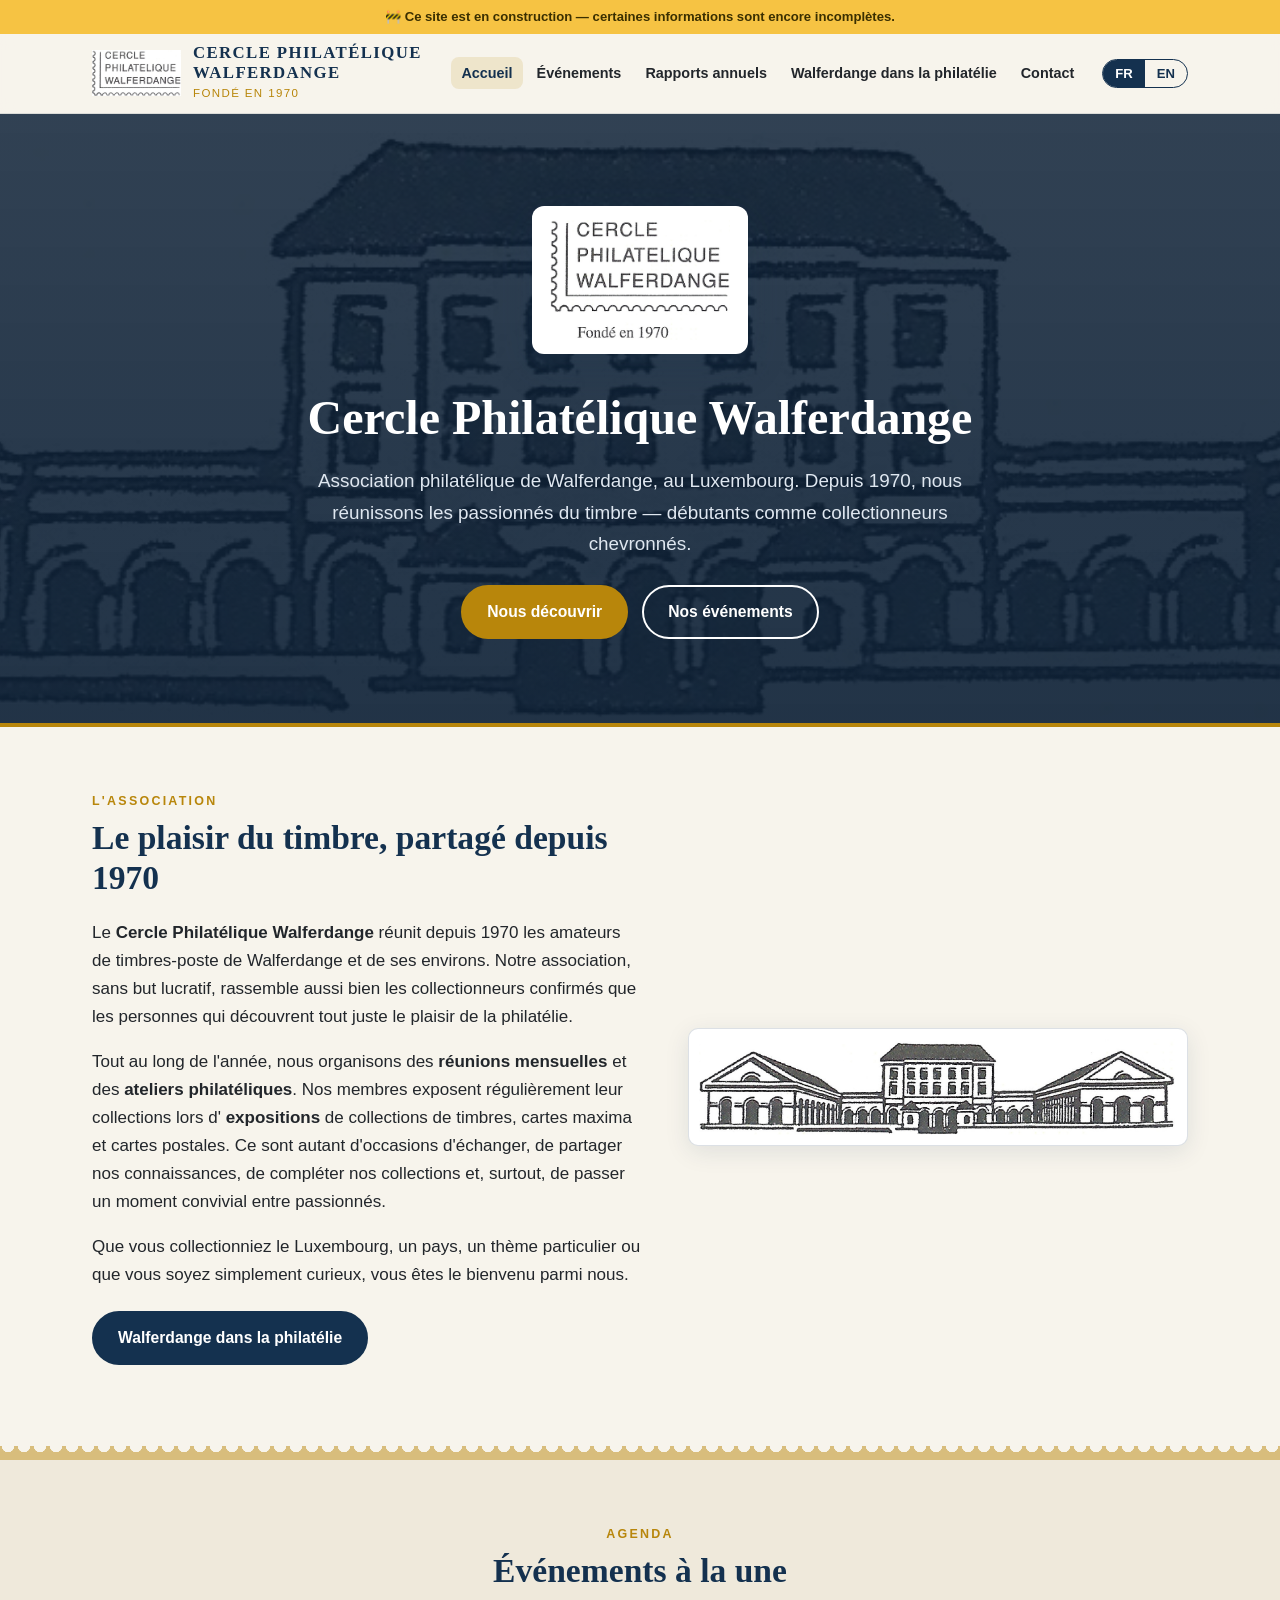
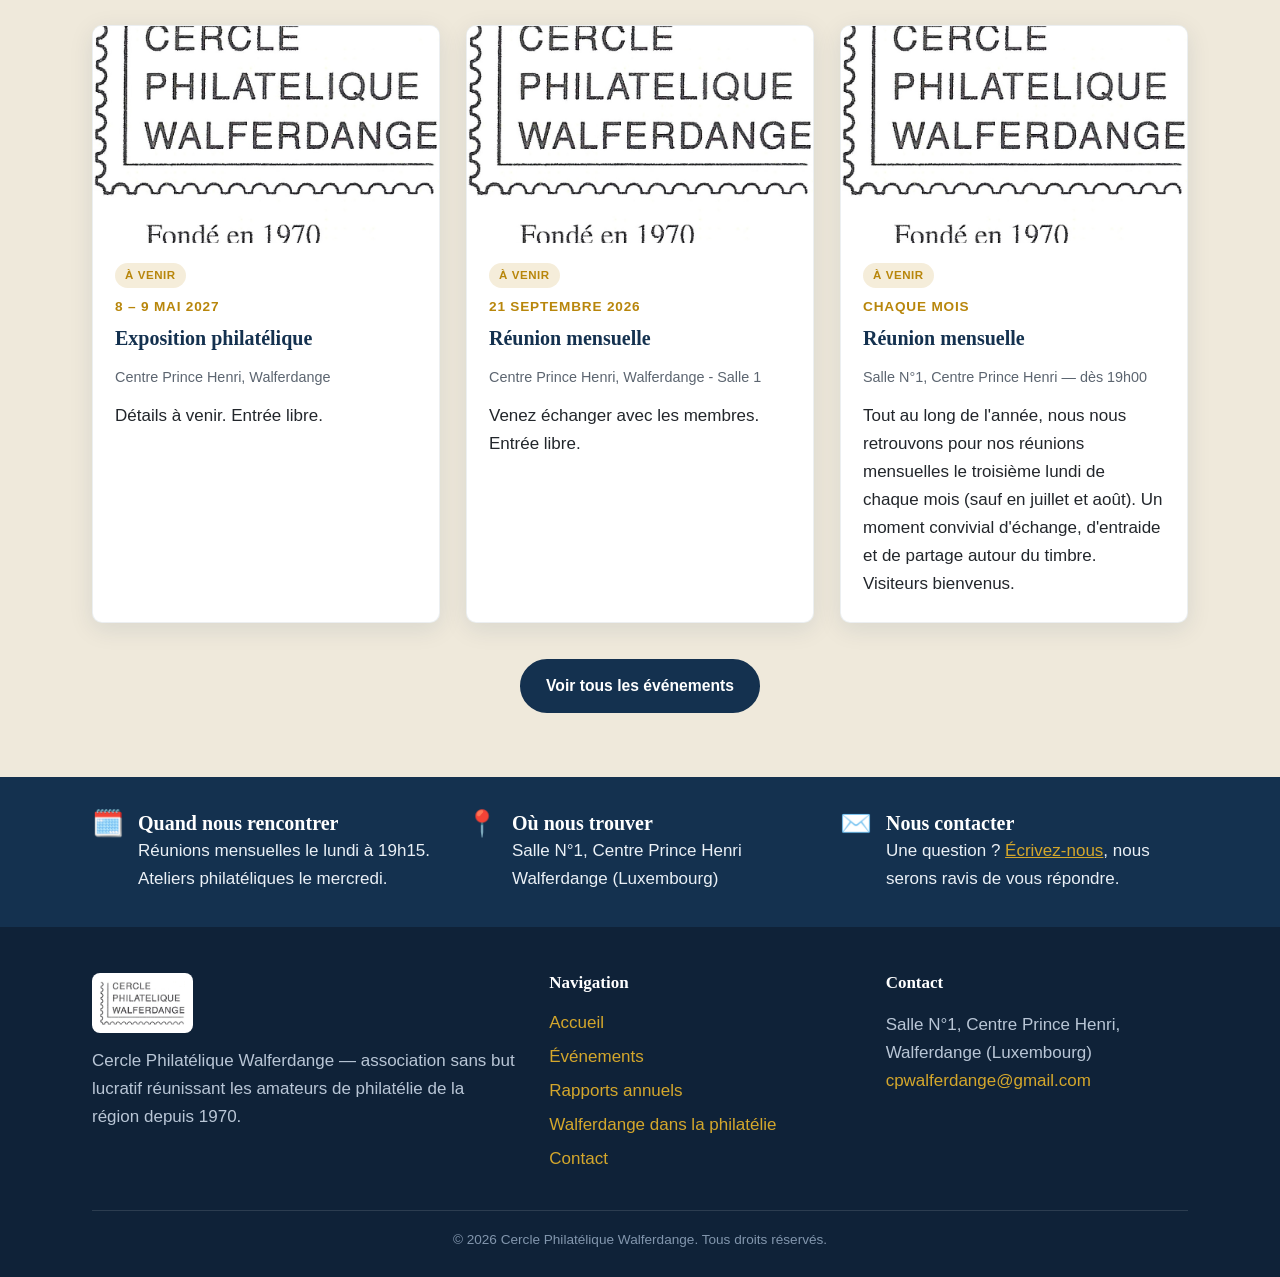
==== index.html @ a019e15e "files added" ====
<!DOCTYPE html>
<html lang="fr">
<head>
  <meta charset="utf-8">
  <meta name="viewport" content="width=device-width, initial-scale=1">
  <title>Cercle Philatélique Walferdange</title>
  <meta name="description" content="Cercle Philatélique Walferdange — association philatélique du Luxembourg fondée en 1970. Réunions, ateliers et expositions de timbres.">
  <link rel="icon" href="assets/img/logo.jpg">
  <link rel="stylesheet" href="assets/css/style.css">
</head>
<body data-page="home">
  <div id="site-header"></div>

  <!-- ============ HÉRO ============ -->
  <section class="hero">
    <div class="container">
      <div class="hero-logo"><img src="assets/img/logo-fonde-1970.jpg" alt="Cercle Philatélique Walferdange — Fondé en 1970"></div>
      <h1>Cercle Philatélique Walferdange</h1>
      <p class="lead" data-i18n="hero_lead"></p>
      <div class="hero-cta">
        <a class="btn btn--or" href="#presentation" data-i18n="hero_cta1"></a>
        <a class="btn btn--ghost" style="color:#fff;border-color:#fff" href="evenements.html" data-i18n="hero_cta2"></a>
      </div>
    </div>
  </section>

  <!-- ============ PRÉSENTATION DE L'ASSOCIATION ============ -->
  <section class="section" id="presentation">
    <div class="container">
      <div class="split">
        <div>
          <p class="eyebrow" data-i18n="about_eyebrow"></p>
          <h2 data-i18n="about_title"></h2>

          <!-- Texte FRANÇAIS -->
          <div data-lang="fr">
            <p>Le <strong>Cercle Philatélique Walferdange</strong> réunit depuis 1970 les amateurs de timbres-poste de Walferdange et de ses environs. Notre association, sans but lucratif, rassemble aussi bien les collectionneurs confirmés que les personnes qui découvrent tout juste le plaisir de la philatélie.</p>
            <p>Tout au long de l'année, nous organisons des <strong>réunions mensuelles</strong> et des <strong>ateliers philatéliques</strong>. Nos membres exposent régulièrement leur collections lors d' <strong>expositions</strong> de collections de timbres, cartes maxima et cartes postales. Ce sont autant d'occasions d'échanger, de partager nos connaissances, de compléter nos collections et, surtout, de passer un moment convivial entre passionnés.</p>
            <p>Que vous collectionniez le Luxembourg, un pays, un thème particulier ou que vous soyez simplement curieux, vous êtes le bienvenu parmi nous.</p>
          </div>
          <!-- Texte ANGLAIS -->
          <div data-lang="en">
            <p>Since 1970, the <strong>Cercle Philatélique Walferdange</strong> has brought together stamp lovers from Walferdange and the surrounding area. Our non-profit society welcomes seasoned collectors as well as those just discovering the pleasure of philately.</p>
            <p>Throughout the year we organise <strong>monthly meetings</strong>, <strong>philatelic workshops</strong> and <strong>exhibitions</strong> — all opportunities to exchange, share knowledge, complete our collections and, above all, enjoy good company among enthusiasts.</p>
            <p>Whether you collect Luxembourg, a specific country or theme, or you are simply curious, you are most welcome to join us.</p>
          </div>

          <p style="margin-top:22px">
            <a class="btn" href="histoire.html" data-i18n="nav_history"></a>
          </p>
        </div>
        <div>
          <img class="framed" src="assets/img/walferdange-batiment.jpg" alt="Walferdange">
        </div>
      </div>
    </div>
  </section>

  <div class="perf"></div>

  <!-- ============ ÉVÉNEMENTS À LA UNE ============ -->
  <section class="section section--alt">
    <div class="container">
      <div class="center" style="margin-bottom:34px">
        <p class="eyebrow" data-i18n="events_eyebrow"></p>
        <h2 data-i18n="events_title"></h2>
      </div>
      <div class="grid grid-3" id="home-events"><!-- rempli automatiquement --></div>
      <div class="center" style="margin-top:36px">
        <a class="btn" href="evenements.html" data-i18n="events_all"></a>
      </div>
    </div>
  </section>

  <!-- ============ INFORMATIONS PRATIQUES ============ -->
  <section class="infobar">
    <div class="container">
      <div class="grid grid-3">
        <div class="ib"><div class="ico">🗓️</div><div>
          <h3 data-i18n="practical_when"></h3>
          <div data-lang="fr">Réunions mensuelles le lundi à 19h15.<br>Ateliers philatéliques le mercredi.</div>
          <div data-lang="en">Monthly meetings on Mondays at 7:15 pm.<br>Philatelic workshops on Wednesdays.</div>
        </div></div>
        <div class="ib"><div class="ico">📍</div><div>
          <h3 data-i18n="practical_where"></h3>
          <div data-lang="fr">Salle N°1, Centre Prince Henri<br>Walferdange (Luxembourg)</div>
          <div data-lang="en">Room N°1, Centre Prince Henri<br>Walferdange (Luxembourg)</div>
        </div></div>
        <div class="ib"><div class="ico">✉️</div><div>
          <h3 data-i18n="practical_contact"></h3>
          <div data-lang="fr">Une question ? <a href="contact.html">Écrivez-nous</a>, nous serons ravis de vous répondre.</div>
          <div data-lang="en">A question? <a href="contact.html">Write to us</a>, we'll be glad to reply.</div>
        </div></div>
      </div>
    </div>
  </section>

  <div id="site-footer"></div>

  <script src="content/i18n.js"></script>
  <script src="content/events.js"></script>
  <script src="content/reports.js"></script>
  <script src="assets/js/site.js"></script>
</body>
</html>
---- assets/css/style.css ----
/* =====================================================================
   Cercle Philatélique Walferdange — Feuille de style principale
   (Vous n'avez normalement PAS besoin de modifier ce fichier.)
   ===================================================================== */

:root {
  --bleu:        #14314f;   /* bleu profond, couleur principale */
  --bleu-clair:  #1d4b78;
  --or:          #b8860b;   /* or / laiton, couleur d'accent */
  --or-clair:    #d4a72c;
  --bordeaux:    #7a2230;
  --papier:      #f7f4ec;   /* fond couleur papier ancien */
  --papier-2:    #efe9db;
  --encre:       #22262b;   /* texte */
  --gris:        #5c6570;
  --blanc:       #ffffff;
  --ombre:       0 6px 24px rgba(20, 49, 79, .10);
  --ombre-forte: 0 12px 40px rgba(20, 49, 79, .18);
  --rayon:       10px;
  --largeur:     1140px;
  --serif:       "Iowan Old Style", "Palatino Linotype", "Book Antiqua", Palatino, Georgia, serif;
  --sans:        "Segoe UI", Roboto, "Helvetica Neue", Arial, sans-serif;
}

/* ---------- Base ---------- */
* { box-sizing: border-box; }
html { scroll-behavior: smooth; }
body {
  margin: 0;
  font-family: var(--sans);
  color: var(--encre);
  background: var(--papier);
  line-height: 1.65;
  font-size: 17px;
}
img { max-width: 100%; display: block; }
a { color: var(--bleu-clair); }
h1, h2, h3, h4 { font-family: var(--serif); color: var(--bleu); line-height: 1.2; font-weight: 600; }
h1 { font-size: clamp(2rem, 4vw, 3rem); margin: 0 0 .4em; }
h2 { font-size: clamp(1.5rem, 3vw, 2.1rem); margin: 0 0 .6em; }
h3 { font-size: 1.25rem; margin: 0 0 .4em; }
.container { width: 100%; max-width: var(--largeur); margin: 0 auto; padding: 0 22px; }
.section { padding: 64px 0; }
.section--alt { background: var(--papier-2); }
.section--dark { background: var(--bleu); color: #e9eef4; }
.section--dark h2, .section--dark h3 { color: var(--blanc); }
.lead { font-size: 1.18rem; color: var(--gris); }
.center { text-align: center; }
.eyebrow {
  text-transform: uppercase; letter-spacing: .18em; font-size: .78rem;
  font-weight: 700; color: var(--or); margin: 0 0 .5em;
}

/* stamp perforation divider */
.perf {
  height: 14px;
  background:
    radial-gradient(circle at 8px 0, transparent 6px, var(--or) 6.5px) 0 0 / 16px 14px repeat-x;
  opacity: .5;
}

/* ---------- Boutons ---------- */
.btn {
  display: inline-block; cursor: pointer;
  padding: 12px 24px; border-radius: 999px;
  font-weight: 600; font-size: .98rem; text-decoration: none;
  border: 2px solid var(--bleu); background: var(--bleu); color: #fff;
  transition: transform .15s ease, box-shadow .15s ease, background .15s;
}
.btn:hover { transform: translateY(-2px); box-shadow: var(--ombre); background: var(--bleu-clair); }
.btn--ghost { background: transparent; color: var(--bleu); }
.btn--ghost:hover { background: var(--bleu); color: #fff; }
.btn--or { background: var(--or); border-color: var(--or); }
.btn--or:hover { background: var(--or-clair); border-color: var(--or-clair); }

/* ---------- En-tête / navigation ---------- */
.site-header {
  position: sticky; top: 0; z-index: 50;
  background: rgba(247,244,236,.92);
  backdrop-filter: blur(8px);
  border-bottom: 1px solid rgba(20,49,79,.12);
}
.nav {
  display: flex; align-items: center; gap: 18px;
  padding: 10px 0; max-width: var(--largeur); margin: 0 auto; padding-left: 22px; padding-right: 22px;
}
.brand { display: flex; align-items: center; gap: 12px; text-decoration: none; margin-right: auto; }
.brand img { height: 46px; width: auto; }
.brand b { font-family: var(--serif); color: var(--bleu); font-size: 1.05rem; line-height: 1.1; }
.brand span { display: block; font-size: .72rem; color: var(--or); letter-spacing: .12em; text-transform: uppercase; }
.nav-links { display: flex; gap: 4px; align-items: center; list-style: none; margin: 0; padding: 0; }
.nav-links a {
  text-decoration: none; color: var(--encre); font-weight: 600; font-size: .9rem;
  padding: 8px 10px; border-radius: 8px; white-space: nowrap;
}
.nav-links a:hover { background: rgba(20,49,79,.08); }
.nav-links a.active { color: var(--bleu); background: rgba(184,134,11,.14); }

.lang {
  display: inline-flex; border: 1.5px solid var(--bleu); border-radius: 999px; overflow: hidden;
}
.lang button {
  border: 0; background: transparent; cursor: pointer; padding: 6px 12px;
  font-weight: 700; font-size: .82rem; color: var(--bleu);
}
.lang button.active { background: var(--bleu); color: #fff; }

.burger { display: none; border: 0; background: transparent; cursor: pointer; padding: 8px; }
.burger span { display: block; width: 26px; height: 3px; background: var(--bleu); margin: 5px 0; border-radius: 3px; transition: .2s; }

/* ---------- Héros ---------- */
.hero {
  position: relative; color: #fff; text-align: center;
  padding: 92px 0 84px;
  background:
    linear-gradient(rgba(15,34,55,.86), rgba(15,34,55,.92)),
    url("../img/walferdange-batiment.jpg") center 40% / cover no-repeat, var(--bleu);
  border-bottom: 4px solid var(--or);
}
.hero h1 { color: #fff; }
.hero .lead { color: #dfe7f0; max-width: 720px; margin: 0 auto 1.4em; }
.hero-logo {
  background: #fff; display: inline-block; padding: 14px 18px; border-radius: 12px;
  box-shadow: var(--ombre-forte); margin-bottom: 26px;
}
.hero-logo img { height: 120px; width: auto; }
.hero-cta { display: flex; gap: 14px; justify-content: center; flex-wrap: wrap; }

/* ---------- Grilles / cartes ---------- */
.grid { display: grid; gap: 26px; }
.grid-3 { grid-template-columns: repeat(3, 1fr); }
.grid-2 { grid-template-columns: repeat(2, 1fr); }

.card {
  background: #fff; border-radius: var(--rayon); overflow: hidden;
  box-shadow: var(--ombre); border: 1px solid rgba(20,49,79,.08);
  display: flex; flex-direction: column; transition: transform .18s ease, box-shadow .18s ease;
}
.card:hover { transform: translateY(-4px); box-shadow: var(--ombre-forte); }
.card-media { aspect-ratio: 16/10; background: var(--papier-2); overflow: hidden; }
.card-media img { width: 100%; height: 100%; object-fit: cover; }
.card-body { padding: 20px 22px 24px; display: flex; flex-direction: column; gap: 8px; flex: 1; }
.card .date { color: var(--or); font-weight: 700; font-size: .85rem; text-transform: uppercase; letter-spacing: .06em; }
.card .place { color: var(--gris); font-size: .9rem; }
.card p { margin: 4px 0 0; }
.card .card-foot { margin-top: auto; padding-top: 12px; }

.tag {
  display: inline-block; font-size: .72rem; font-weight: 700; letter-spacing: .05em;
  text-transform: uppercase; padding: 3px 10px; border-radius: 999px;
  background: rgba(184,134,11,.15); color: var(--or); align-self: flex-start;
}
.tag--past { background: rgba(92,101,112,.15); color: var(--gris); }

/* ---------- Bandeau info / infos pratiques ---------- */
.infobar { background: var(--bleu); color: #eaf0f6; }
.infobar .grid-3 { padding: 34px 0; }
.infobar h3 { color: #fff; margin-bottom: 2px; }
.infobar .ib { display: flex; gap: 14px; align-items: flex-start; }
.infobar .ib .ico { font-size: 1.6rem; line-height: 1; }
.infobar a { color: var(--or-clair); }

/* ---------- Deux colonnes texte + image ---------- */
.split { display: grid; grid-template-columns: 1.1fr 1fr; gap: 46px; align-items: center; }
.split img { border-radius: var(--rayon); box-shadow: var(--ombre); }
.framed {
  border: 1px solid rgba(20,49,79,.15); background: #fff; padding: 10px;
  border-radius: var(--rayon); box-shadow: var(--ombre);
}

/* ---------- Liste rapports / documents ---------- */
.report-list { list-style: none; margin: 0; padding: 0; display: grid; gap: 14px; }
.report {
  display: flex; align-items: center; gap: 18px;
  background: #fff; border: 1px solid rgba(20,49,79,.10); border-radius: var(--rayon);
  padding: 16px 20px; box-shadow: var(--ombre); transition: transform .15s ease;
}
.report:hover { transform: translateX(4px); }
.report .yr {
  font-family: var(--serif); font-size: 1.5rem; font-weight: 700; color: var(--or);
  min-width: 72px; text-align: center;
}
.report .meta { flex: 1; }
.report .meta b { display: block; color: var(--bleu); font-size: 1.05rem; }
.report .meta small { color: var(--gris); }
.report .dl { white-space: nowrap; }

/* ---------- Chronologie (histoire) ---------- */
.timeline { position: relative; margin: 30px 0; padding-left: 34px; }
.timeline::before { content: ""; position: absolute; left: 9px; top: 6px; bottom: 6px; width: 3px; background: rgba(184,134,11,.4); }
.tl-item { position: relative; margin-bottom: 26px; }
.tl-item::before { content: ""; position: absolute; left: -30px; top: 4px; width: 15px; height: 15px; border-radius: 50%; background: var(--or); box-shadow: 0 0 0 4px var(--papier); }
.tl-item .yr { font-family: var(--serif); font-weight: 700; color: var(--bleu); font-size: 1.1rem; }

/* ---------- Article / contenu long ---------- */
.prose { max-width: 760px; }
.prose p { margin: 0 0 1.1em; }
.prose h2 { margin-top: 1.6em; }
.note {
  background: rgba(184,134,11,.10); border-left: 4px solid var(--or);
  padding: 14px 18px; border-radius: 6px; font-size: .95rem; color: #6b5210;
}

/* ---------- Pied de page ---------- */
.site-footer { background: #0f2238; color: #b9c6d6; padding: 46px 0 26px; }
.site-footer a { color: var(--or-clair); text-decoration: none; }
.site-footer a:hover { text-decoration: underline; }
.footer-grid { display: grid; grid-template-columns: 1.4fr 1fr 1fr; gap: 34px; }
.site-footer h4 { color: #fff; margin: 0 0 12px; }
.site-footer img { height: 60px; background: #fff; padding: 8px; border-radius: 8px; }
.footer-bottom { border-top: 1px solid rgba(255,255,255,.12); margin-top: 34px; padding-top: 18px; font-size: .85rem; text-align: center; color: #8296ad; }

/* ---------- Page bannière (sous-pages) ---------- */
.page-banner {
  color: #fff; text-align: center; padding: 60px 0;
  background: linear-gradient(rgba(15,34,55,.82), rgba(15,34,55,.9)), var(--bleu);
  border-bottom: 4px solid var(--or);
}
.page-banner h1 { color: #fff; margin-bottom: .2em; }
.page-banner p { color: #dfe7f0; margin: 0 auto; max-width: 640px; }

/* ---------- Utilitaires i18n ---------- */
[data-lang-hidden] { display: none !important; }

/* ---------- Responsive ---------- */
@media (max-width: 900px) {
  .grid-3 { grid-template-columns: 1fr 1fr; }
  .split, .footer-grid { grid-template-columns: 1fr; }
  .infobar .grid-3 { grid-template-columns: 1fr; gap: 18px; }
}
@media (max-width: 680px) {
  .grid-3, .grid-2 { grid-template-columns: 1fr; }
}
/* La barre de menu passe en menu déroulant (burger) dès qu'elle manque de place,
   ce qui évite que les intitulés longs se coupent sur deux lignes. */
@media (max-width: 860px) {
  .burger { display: block; }
  .nav-links {
    position: absolute; top: 100%; left: 0; right: 0;
    flex-direction: column; align-items: stretch; gap: 0;
    background: var(--papier); border-bottom: 1px solid rgba(20,49,79,.12);
    padding: 8px 16px 16px; display: none;
  }
  .nav-links.open { display: flex; }
  .nav-links a { padding: 12px 8px; border-radius: 6px; white-space: normal; }
  .brand span { display: none; }
}
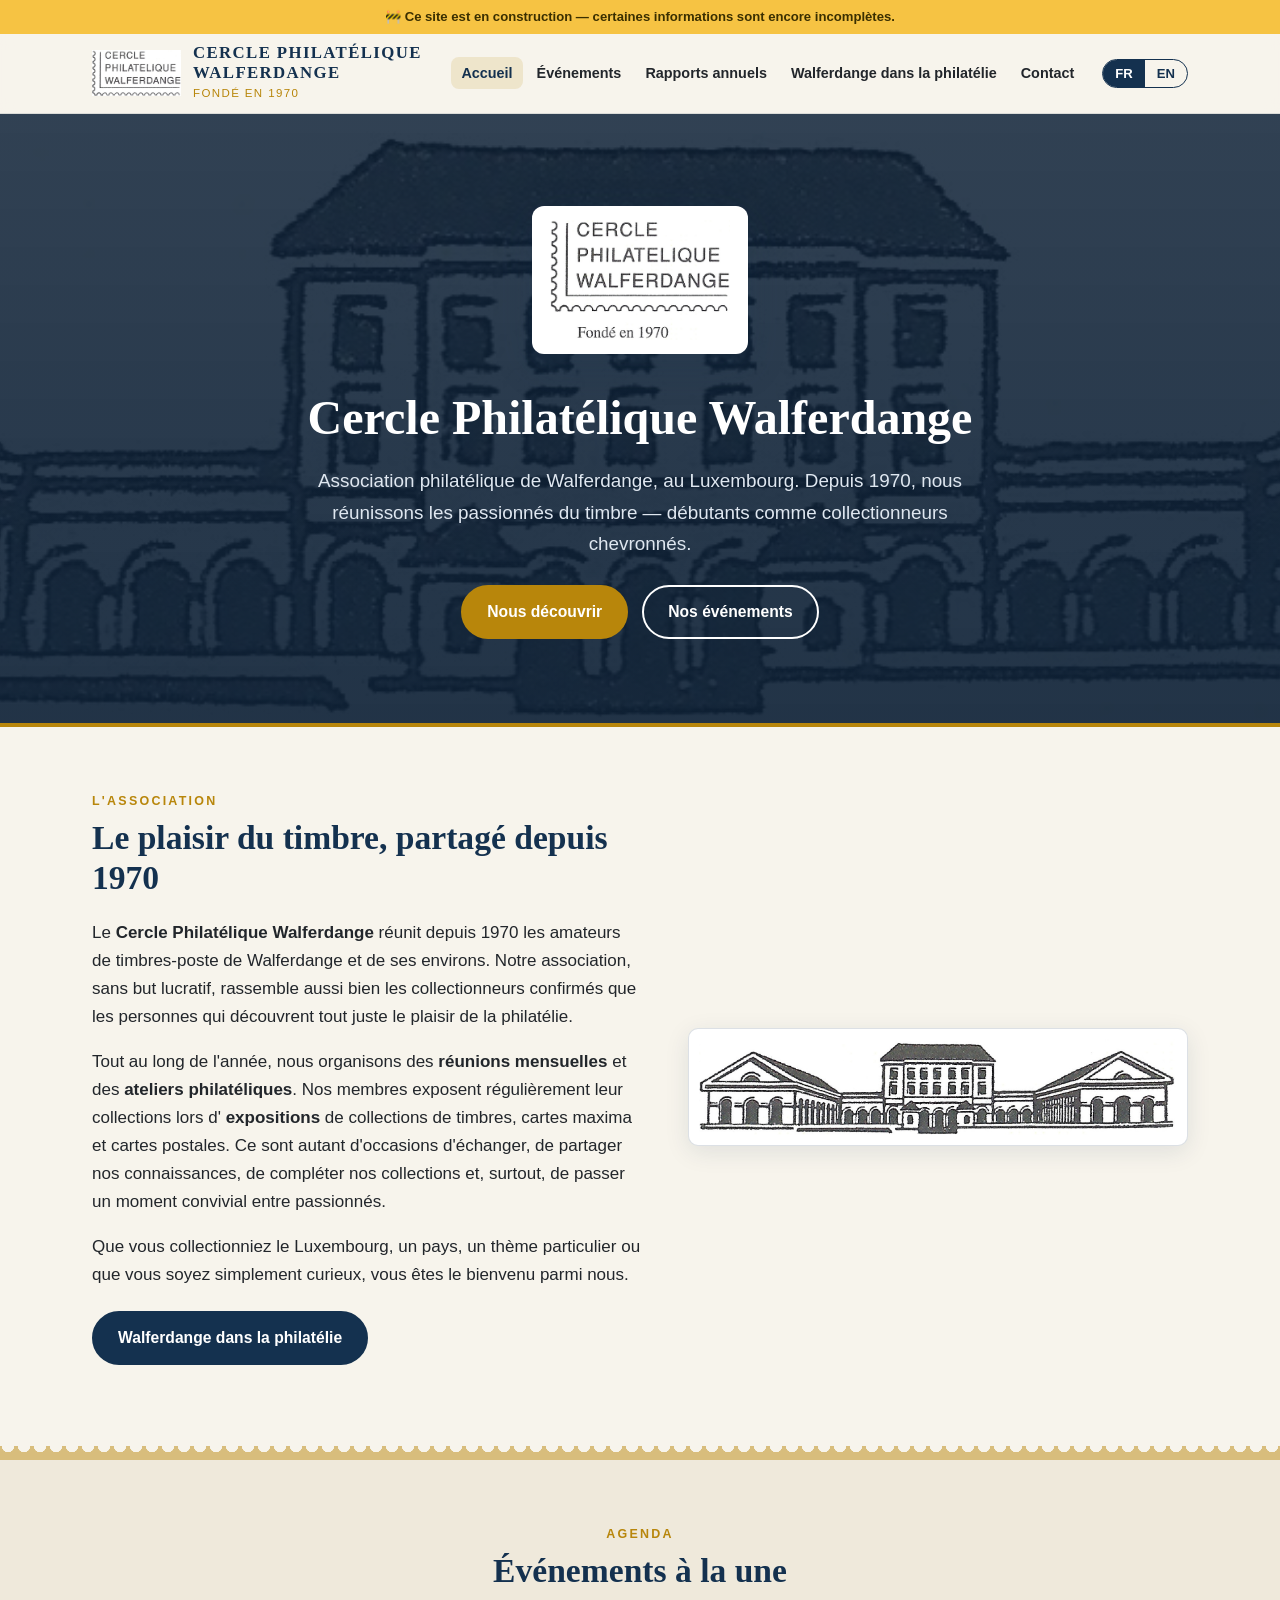
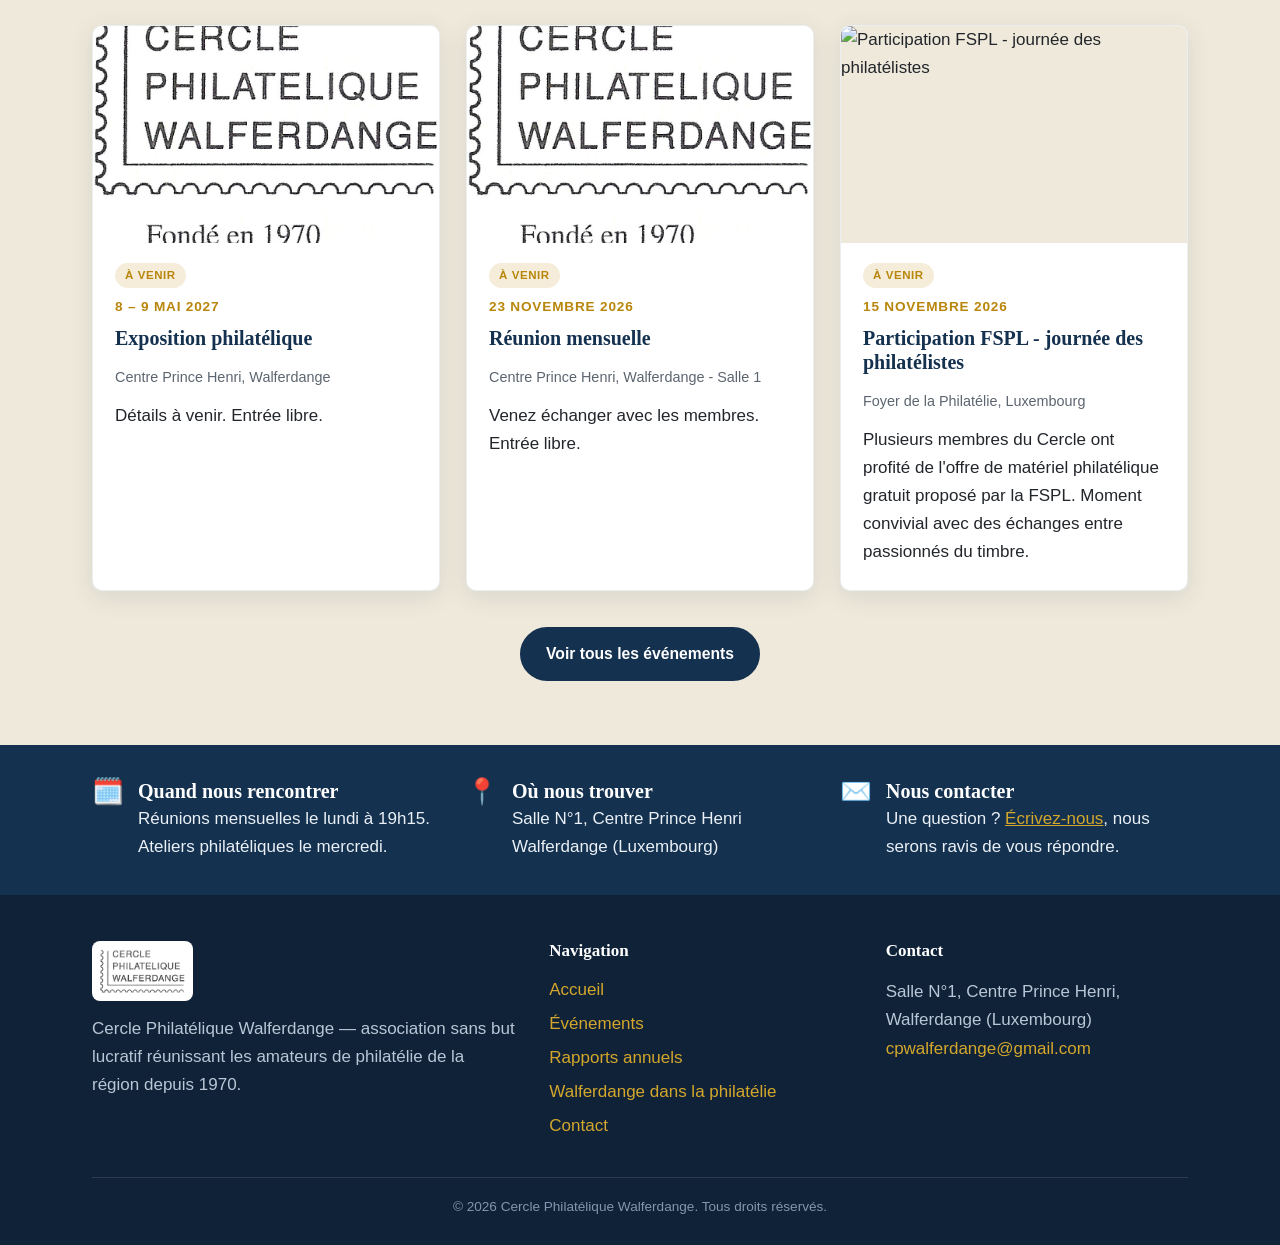
==== commit 701e804a: "Update favicon link to new logo location" ====
--- a/index.html
+++ b/index.html
@@ -5,7 +5,7 @@
   <meta name="viewport" content="width=device-width, initial-scale=1">
   <title>Cercle Philatélique Walferdange</title>
   <meta name="description" content="Cercle Philatélique Walferdange — association philatélique du Luxembourg fondée en 1970. Réunions, ateliers et expositions de timbres.">
-  <link rel="icon" href="assets/img/logo.jpg">
+  <link rel="icon" href="uploads/logo_v1.png">
   <link rel="stylesheet" href="assets/css/style.css">
 </head>
 <body data-page="home">
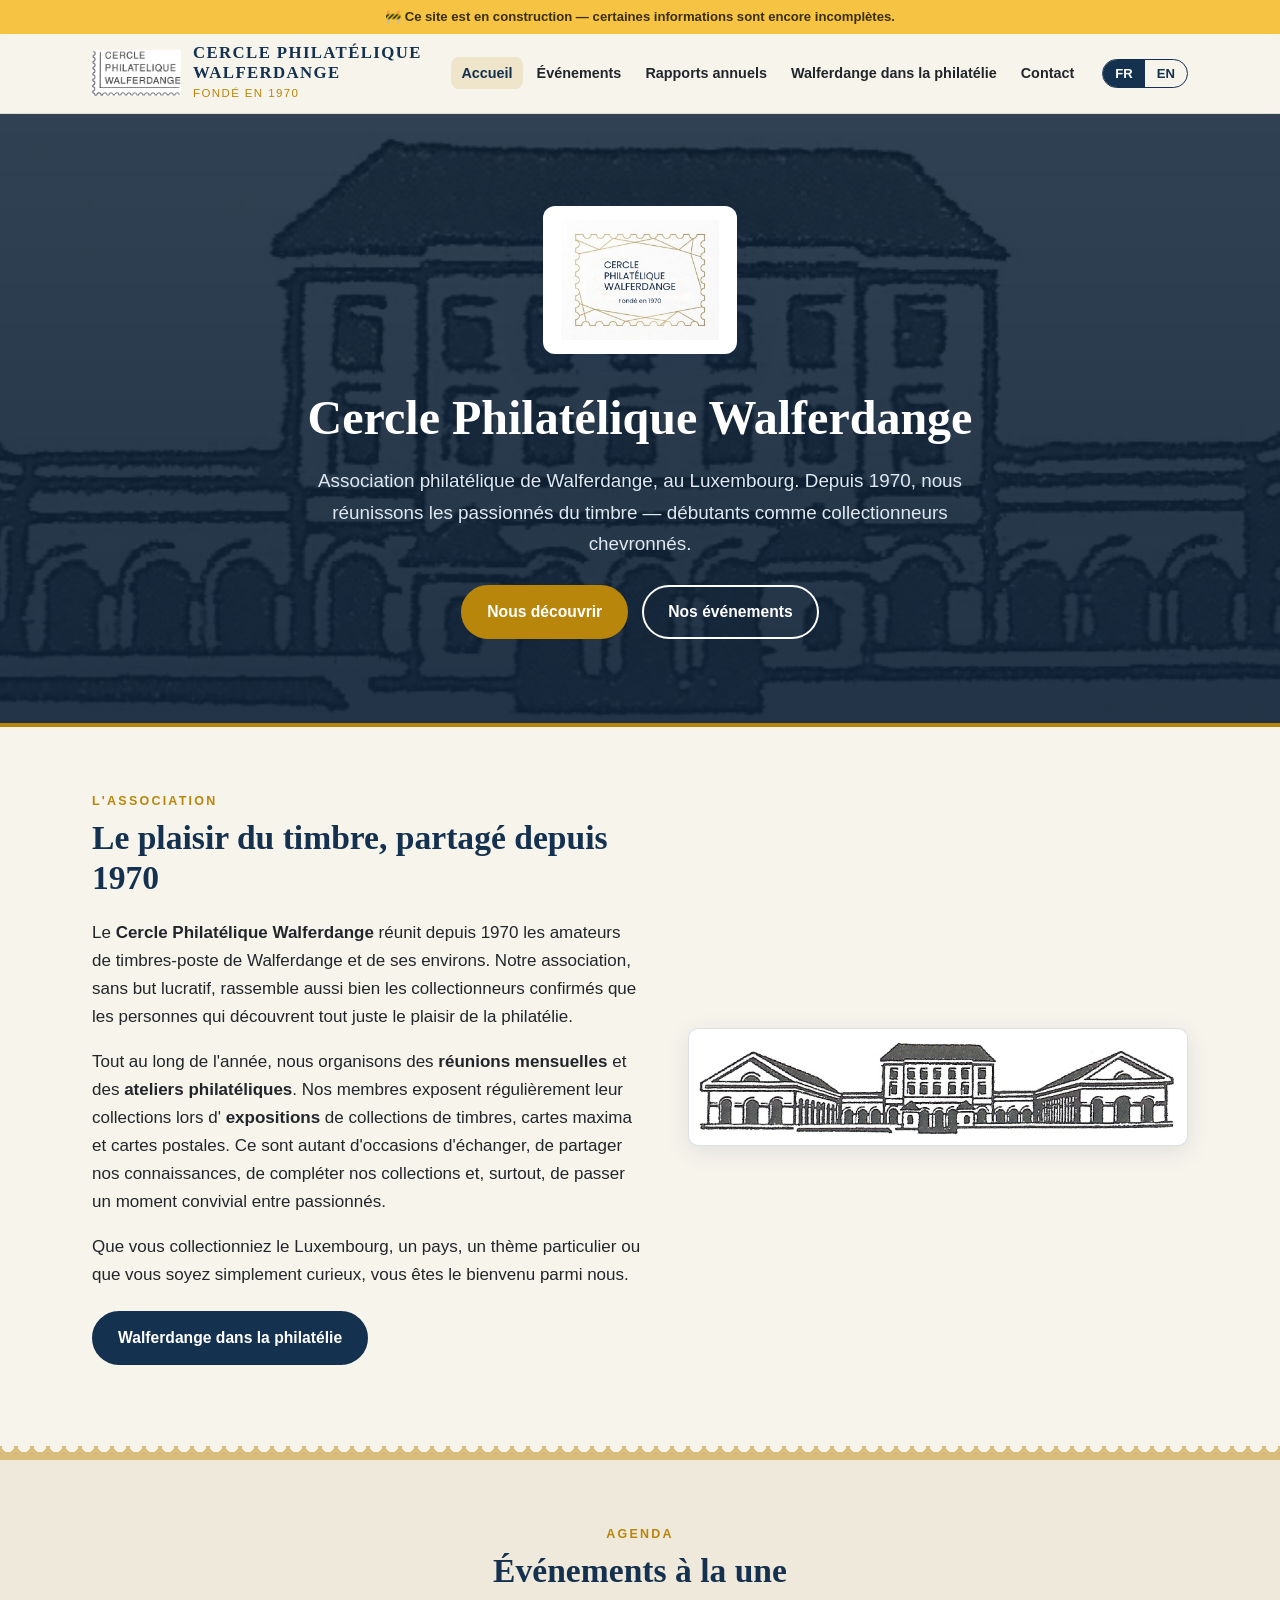
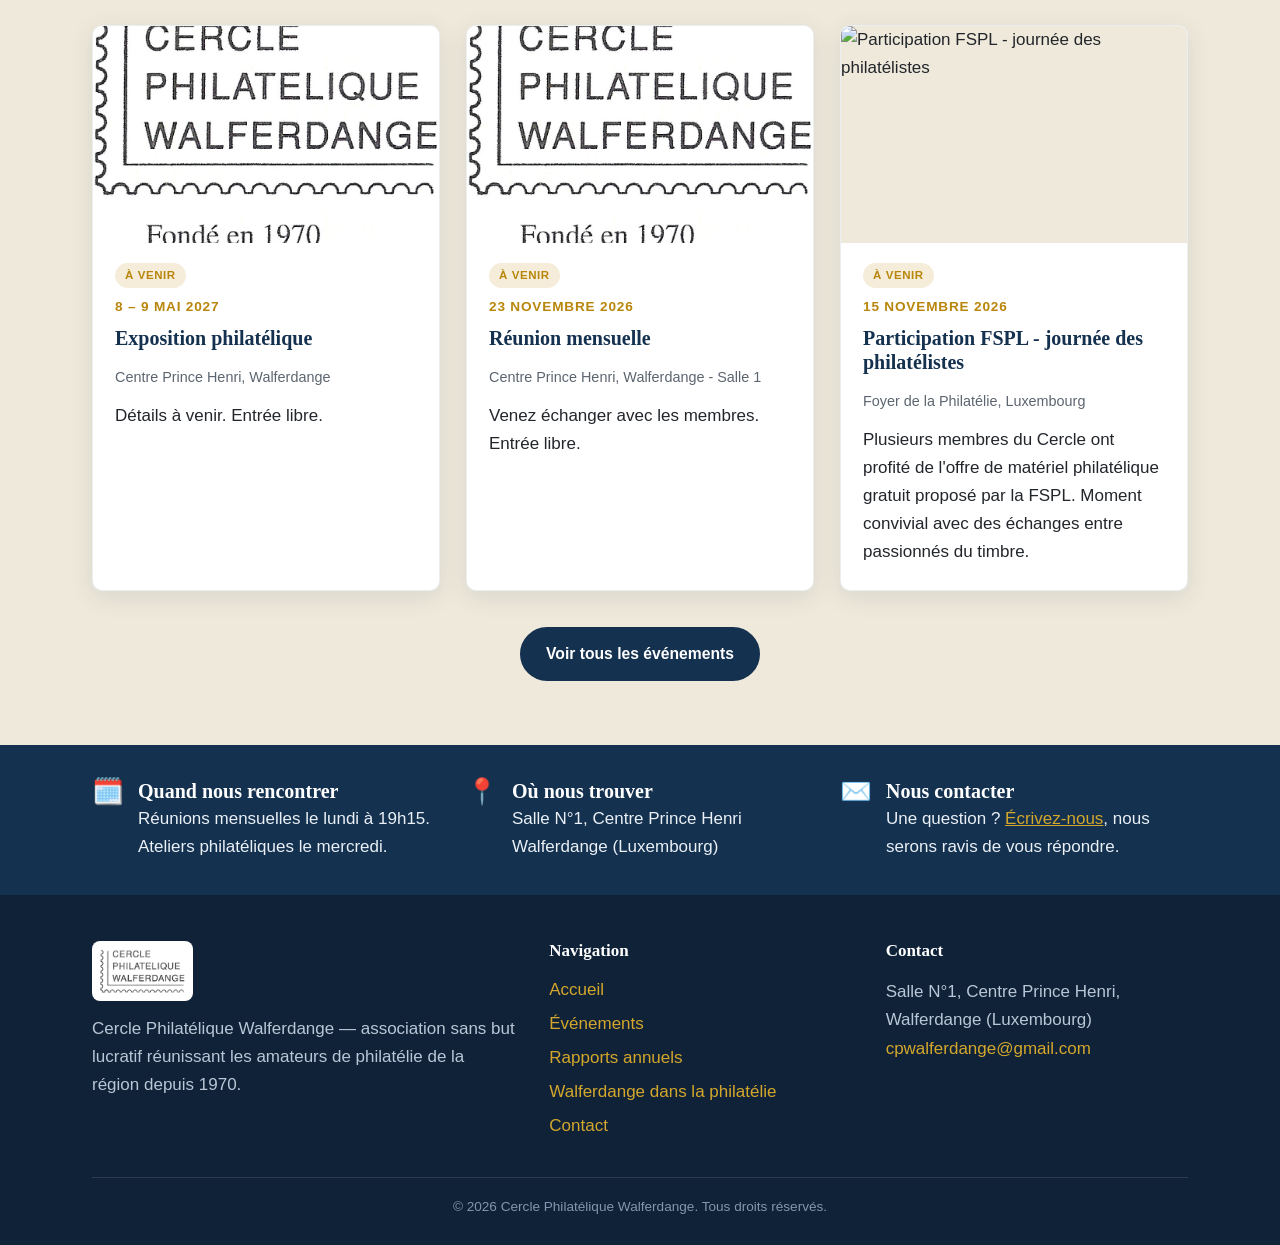
==== commit bc09e58a: "Update logo image source in hero section" ====
--- a/index.html
+++ b/index.html
@@ -14,7 +14,7 @@
   <!-- ============ HÉRO ============ -->
   <section class="hero">
     <div class="container">
-      <div class="hero-logo"><img src="assets/img/logo-fonde-1970.jpg" alt="Cercle Philatélique Walferdange — Fondé en 1970"></div>
+      <div class="hero-logo"><img src="uploads/logo_v1.png" alt="Cercle Philatélique Walferdange — Fondé en 1970"></div>
       <h1>Cercle Philatélique Walferdange</h1>
       <p class="lead" data-i18n="hero_lead"></p>
       <div class="hero-cta">
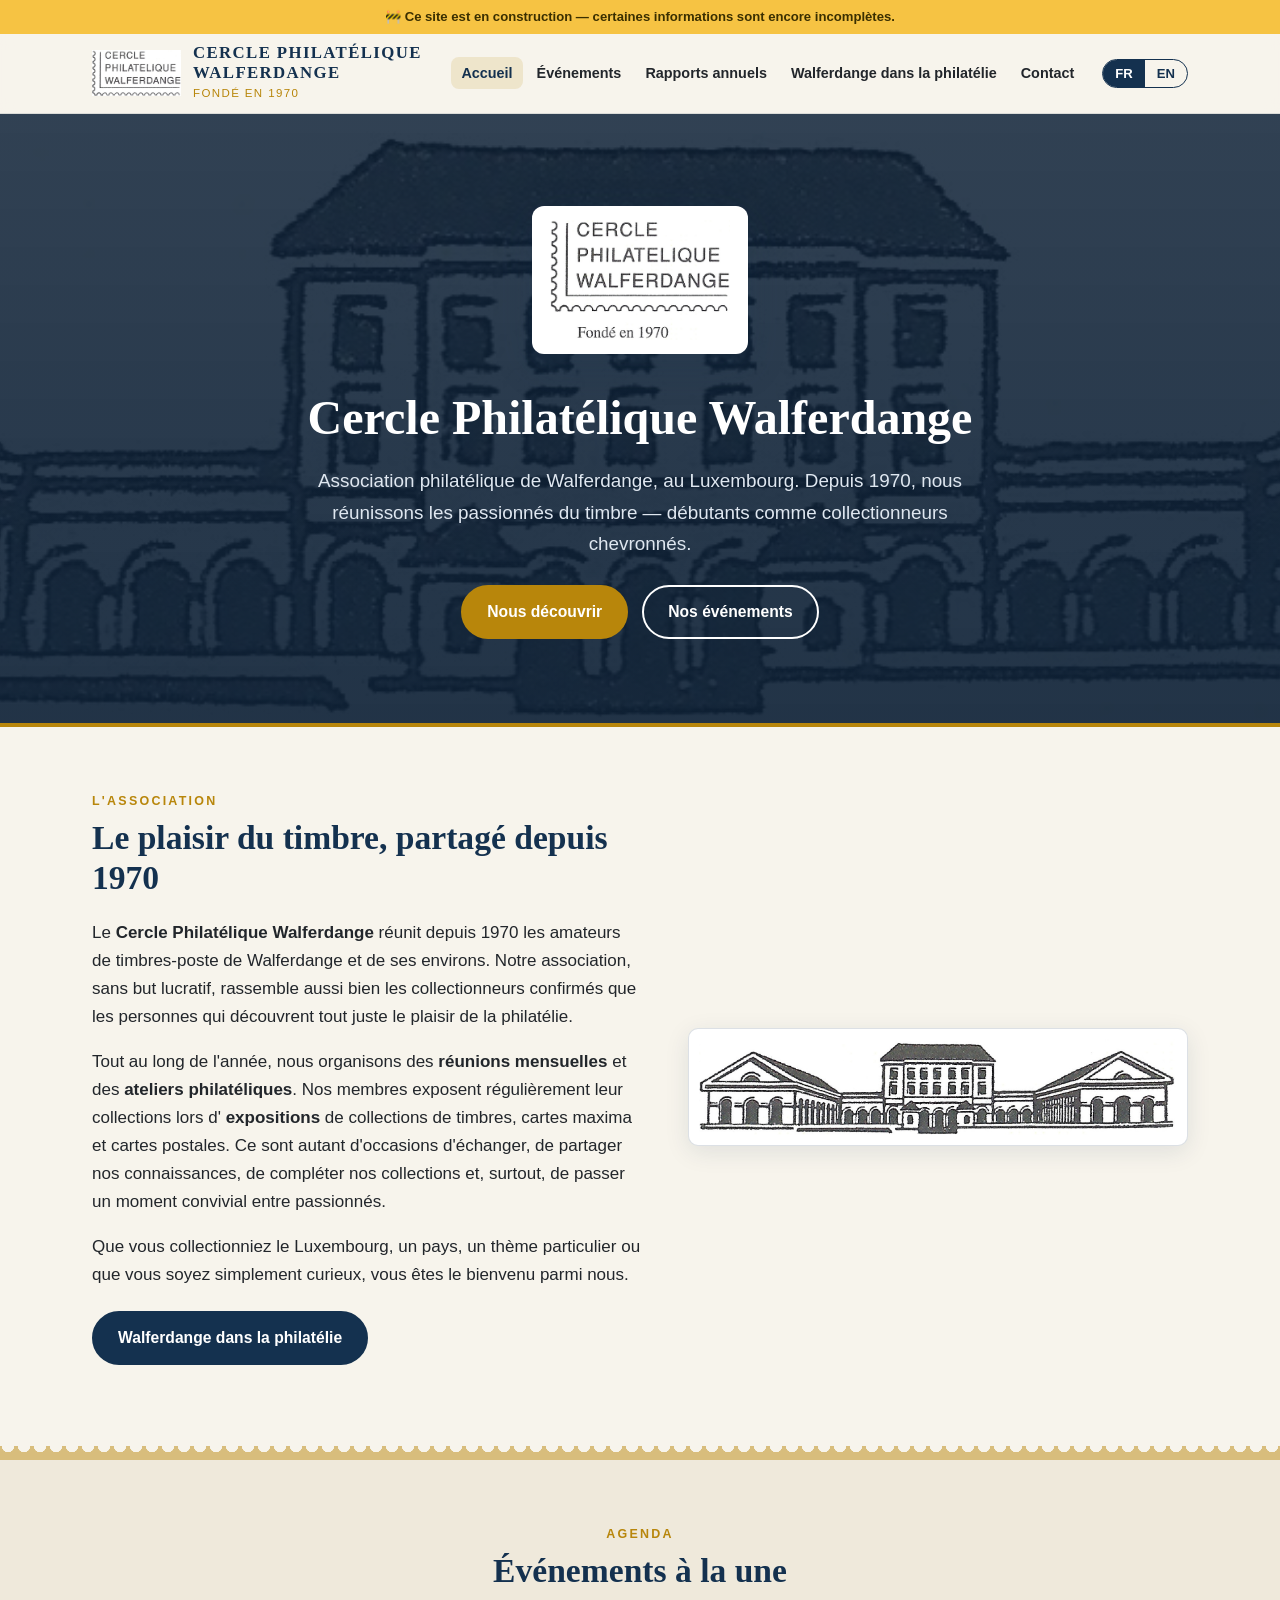
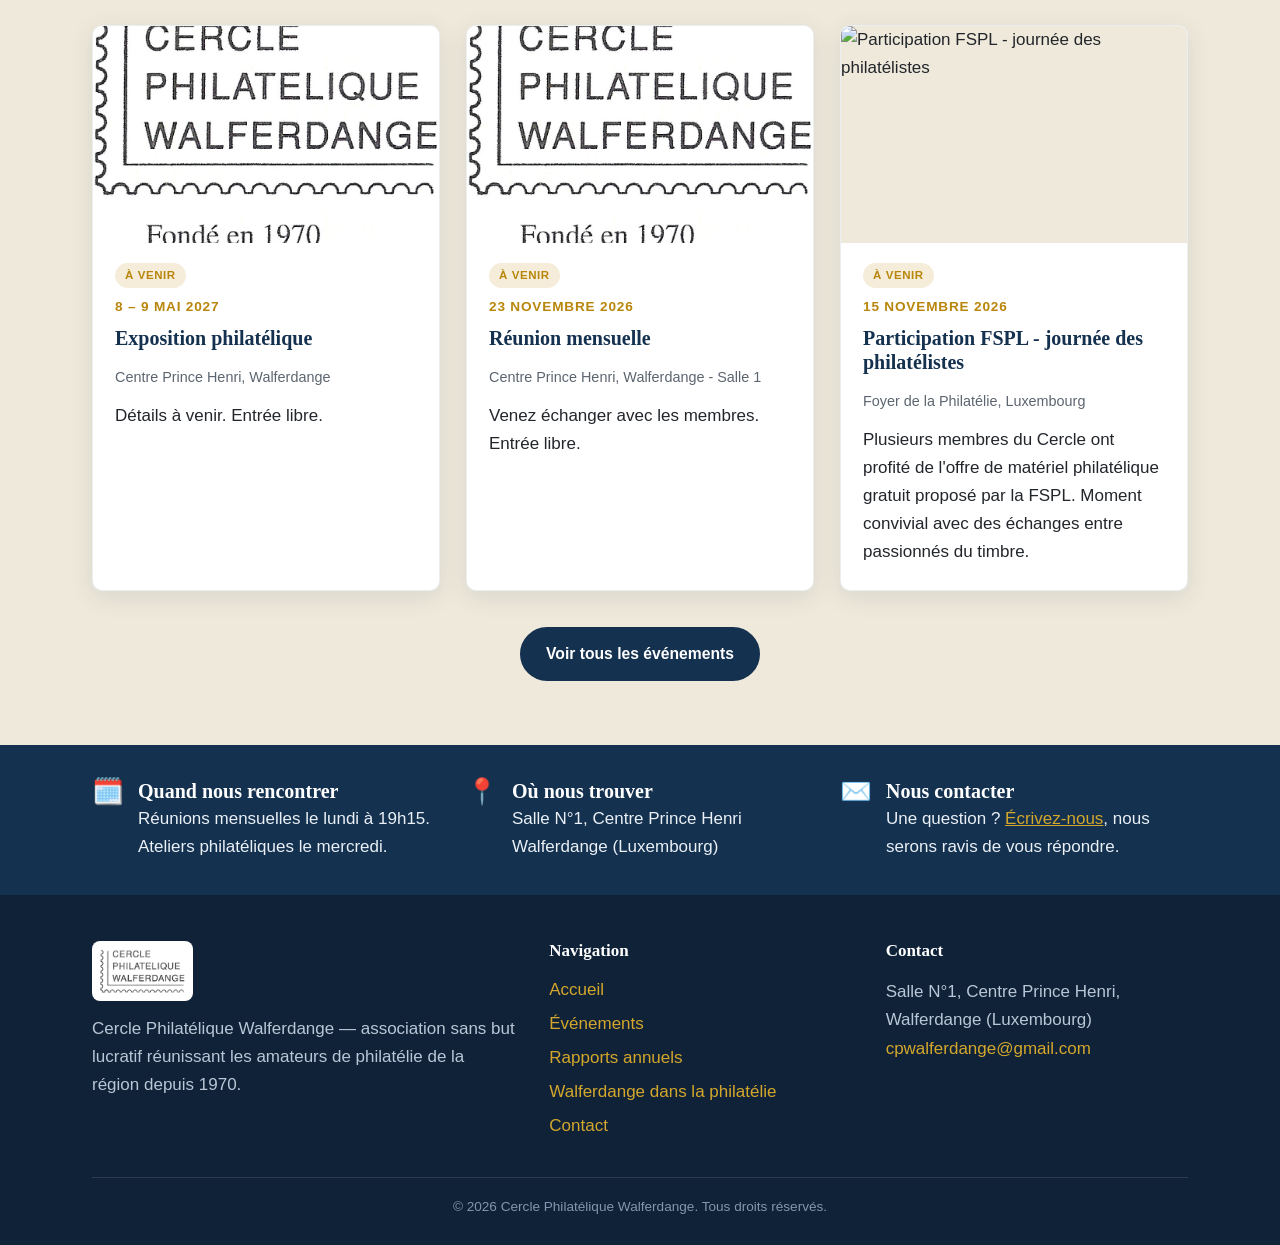
==== commit aecb5dcf: "Update logo image source in hero section" ====
--- a/index.html
+++ b/index.html
@@ -14,7 +14,7 @@
   <!-- ============ HÉRO ============ -->
   <section class="hero">
     <div class="container">
-      <div class="hero-logo"><img src="uploads/logo_v1.png" alt="Cercle Philatélique Walferdange — Fondé en 1970"></div>
+      <div class="hero-logo"><img src="assets/img/logo-fonde-1970.jpg" alt="Cercle Philatélique Walferdange — Fondé en 1970"></div>
       <h1>Cercle Philatélique Walferdange</h1>
       <p class="lead" data-i18n="hero_lead"></p>
       <div class="hero-cta">
